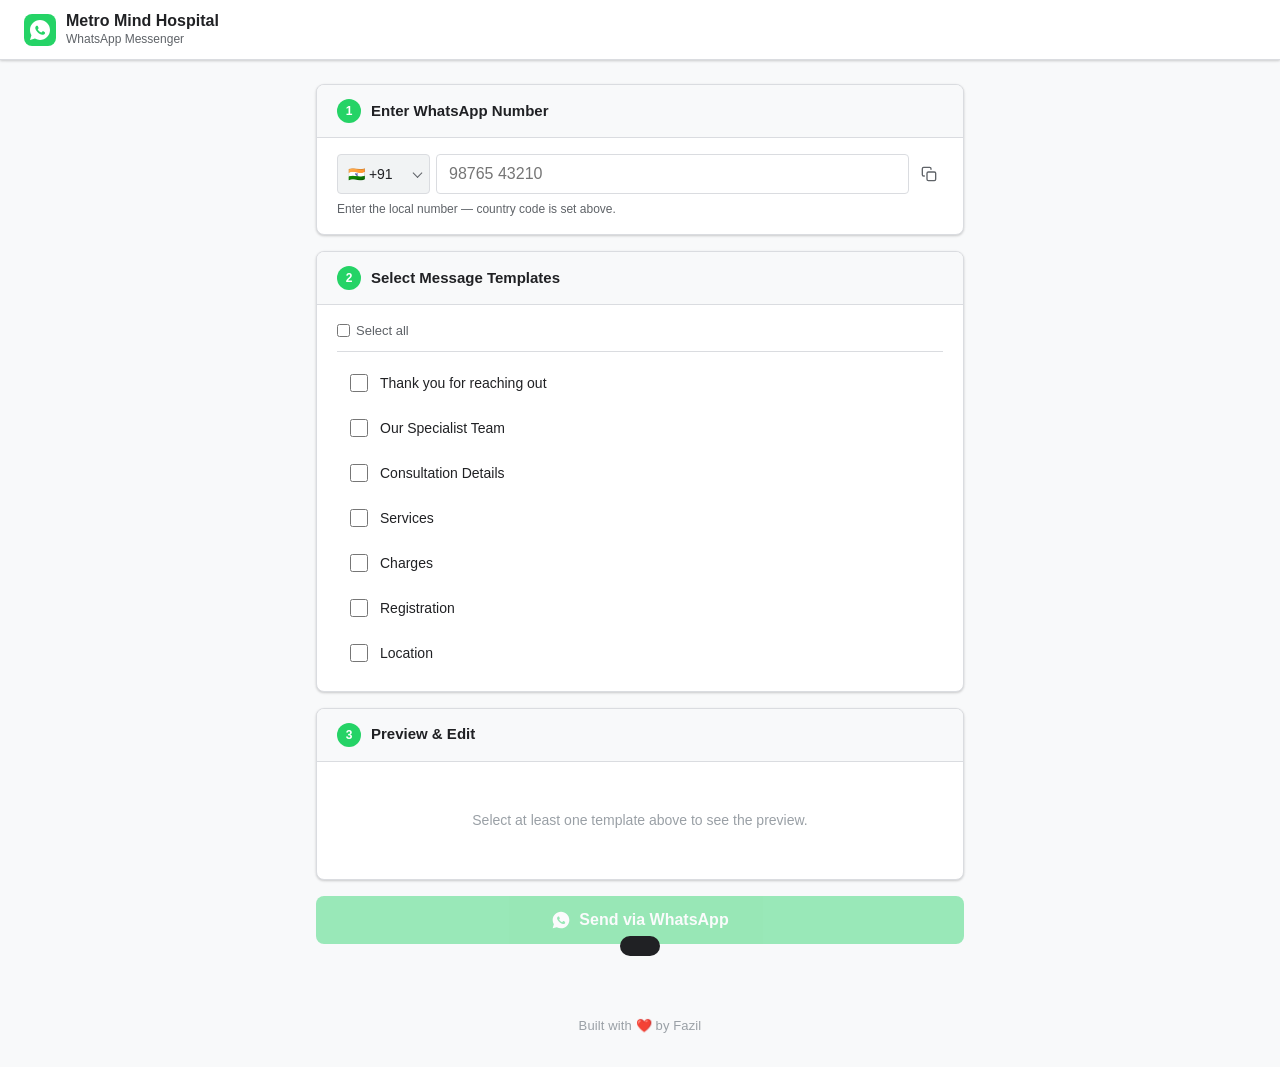
==== index.html @ d85faa25 "Initial commit — WhatsApp messenger tool for Metro Mind Hospital Co-Authored-By: Claude Sonnet 4.6 <" ====
<!DOCTYPE html>
<html lang="en">
<head>
  <meta charset="UTF-8">
  <meta name="viewport" content="width=device-width, initial-scale=1.0">
  <title>WhatsApp Messenger – Metro Mind Hospital</title>
  <link rel="stylesheet" href="styles.css">
  <link rel="icon" href="data:image/svg+xml,<svg xmlns='http://www.w3.org/2000/svg' viewBox='0 0 100 100'><text y='.9em' font-size='90'>💬</text></svg>">
</head>
<body>

<header class="header">
  <a href="index.html" class="header-brand">
    <svg width="32" height="32" viewBox="0 0 32 32" fill="none">
      <rect width="32" height="32" rx="8" fill="#25D366"/>
      <path d="M16 6C10.477 6 6 10.477 6 16c0 1.89.52 3.66 1.42 5.18L6 26l4.96-1.39A9.94 9.94 0 0016 26c5.523 0 10-4.477 10-10S21.523 6 16 6zm5.07 13.57c-.21.59-1.24 1.13-1.7 1.19-.46.06-.47.36-2.97-.62-2.5-.99-4.01-3.55-4.13-3.71-.12-.16-.97-1.29-.97-2.46 0-1.17.61-1.74.83-1.98.22-.24.48-.3.64-.3h.46c.15 0 .35-.05.55.42.2.47.67 1.64.73 1.76.06.12.1.26.02.42-.08.16-.12.26-.24.4-.12.14-.25.31-.36.42-.12.11-.24.23-.1.46.14.23.62 1.02 1.33 1.65.91.81 1.68 1.06 1.92 1.18.24.12.38.1.52-.06.14-.16.58-.68.74-.91.16-.23.32-.19.54-.11.22.08 1.38.65 1.62.77.24.12.4.18.46.28.06.1.06.57-.15 1.16z" fill="white"/>
    </svg>
    <div class="header-brand-text">
      <h1>Metro Mind Hospital</h1>
      <span>WhatsApp Messenger</span>
    </div>
  </a>
</header>

<main class="main">

  <!-- Step 1: Phone number -->
  <div class="card">
    <div class="card-header">
      <span class="step-badge">1</span>
      <h2>Enter WhatsApp Number</h2>
    </div>
    <div class="card-body">
      <div class="phone-row">
        <div class="country-select-wrapper">
          <select id="country-code" title="Country code">
            <option value="91"  selected>🇮🇳 +91</option>
            <option value="971">🇦🇪 +971</option>
            <option value="966">🇸🇦 +966</option>
            <option value="974">🇶🇦 +974</option>
            <option value="965">🇰🇼 +965</option>
            <option value="973">🇧🇭 +973</option>
            <option value="968">🇴🇲 +968</option>
            <option value="1">🇺🇸 +1</option>
            <option value="44">🇬🇧 +44</option>
            <option value="61">🇦🇺 +61</option>
            <option value="65">🇸🇬 +65</option>
            <option value="60">🇲🇾 +60</option>
            <option value="94">🇱🇰 +94</option>
            <option value="977">🇳🇵 +977</option>
            <option value="880">🇧🇩 +880</option>
            <option value="92">🇵🇰 +92</option>
          </select>
        </div>
        <input
          type="tel"
          id="phone-input"
          placeholder="98765 43210"
          autocomplete="tel"
          inputmode="tel"
        >
        <button type="button" id="paste-btn" class="btn btn-icon paste-btn" title="Paste number from clipboard">
          <svg width="16" height="16" viewBox="0 0 24 24" fill="none" stroke="currentColor" stroke-width="2" stroke-linecap="round" stroke-linejoin="round">
            <rect x="9" y="9" width="13" height="13" rx="2"/><path d="M5 15H4a2 2 0 01-2-2V4a2 2 0 012-2h9a2 2 0 012 2v1"/>
          </svg>
        </button>
      </div>
      <p class="field-hint">Enter the local number — country code is set above.</p>
      <p class="field-error" id="phone-error">Please enter a valid phone number (digits only, 7–12 digits).</p>
    </div>
  </div>

  <!-- Step 2: Select templates -->
  <div class="card">
    <div class="card-header">
      <span class="step-badge">2</span>
      <h2>Select Message Templates</h2>
    </div>
    <div class="card-body">
      <div class="select-all-row">
        <label>
          <input type="checkbox" id="select-all"> Select all
        </label>
      </div>
      <div class="template-list" id="template-list"></div>
    </div>
  </div>

  <!-- Step 3: Preview & edit -->
  <div class="card">
    <div class="card-header">
      <span class="step-badge">3</span>
      <h2>Preview &amp; Edit</h2>
    </div>
    <div class="card-body" id="preview-container">
      <div class="preview-placeholder" id="preview-placeholder">
        Select at least one template above to see the preview.
      </div>
      <textarea id="preview-text" style="display:none" placeholder="Your message will appear here…"></textarea>
      <div class="preview-meta" id="preview-meta" style="display:none">
        <span id="char-count"></span>
        <span id="char-warn" class="char-warn" style="display:none">⚠️ Message is long — WhatsApp may truncate it</span>
      </div>
      <p class="field-hint" id="preview-hint" style="display:none; margin-top:8px;">You can edit the message above before sending.</p>
    </div>
  </div>

  <!-- Send -->
  <div class="send-section">
    <button class="btn btn-primary" id="send-btn" disabled>
      <svg width="20" height="20" viewBox="0 0 24 24" fill="currentColor">
        <path d="M12 2C6.477 2 2 6.477 2 12c0 1.89.52 3.66 1.42 5.18L2 22l4.96-1.39A9.94 9.94 0 0012 22c5.523 0 10-4.477 10-10S17.523 2 12 2zm5.07 13.57c-.21.59-1.24 1.13-1.7 1.19-.46.06-.47.36-2.97-.62-2.5-.99-4.01-3.55-4.13-3.71-.12-.16-.97-1.29-.97-2.46 0-1.17.61-1.74.83-1.98.22-.24.48-.3.64-.3h.46c.15 0 .35-.05.55.42.2.47.67 1.64.73 1.76.06.12.1.26.02.42-.08.16-.12.26-.24.4-.12.14-.25.31-.36.42-.12.11-.24.23-.1.46.14.23.62 1.02 1.33 1.65.91.81 1.68 1.06 1.92 1.18.24.12.38.1.52-.06.14-.16.58-.68.74-.91.16-.23.32-.19.54-.11.22.08 1.38.65 1.62.77.24.12.4.18.46.28.06.1.06.57-.15 1.16z"/>
      </svg>
      Send via WhatsApp
    </button>
  </div>

</main>

<footer class="footer">
  Built with ❤️ by Fazil
</footer>

<div class="toast" id="toast"></div>

<script src="app.js"></script>
<script>
  const phoneInput    = document.getElementById('phone-input');
  const countryCode   = document.getElementById('country-code');
  const pasteBtn      = document.getElementById('paste-btn');
  const phoneError    = document.getElementById('phone-error');
  const templateListEl= document.getElementById('template-list');
  const selectAllCb   = document.getElementById('select-all');
  const previewText   = document.getElementById('preview-text');
  const previewPlaceholder = document.getElementById('preview-placeholder');
  const previewMeta   = document.getElementById('preview-meta');
  const previewHint   = document.getElementById('preview-hint');
  const charCount     = document.getElementById('char-count');
  const charWarn      = document.getElementById('char-warn');
  const sendBtn       = document.getElementById('send-btn');

  let selectedIds = [];

  function escapeHtml(str) {
    return str.replace(/&/g,'&amp;').replace(/</g,'&lt;').replace(/>/g,'&gt;').replace(/"/g,'&quot;');
  }

  function showToast(msg) {
    const t = document.getElementById('toast');
    t.textContent = msg;
    t.classList.add('show');
    setTimeout(() => t.classList.remove('show'), 2500);
  }

  // ── Render fixed template checkboxes ──
  function renderTemplates() {
    templateListEl.innerHTML = '';
    TEMPLATES.forEach(t => {
      const item = document.createElement('label');
      item.className = 'template-item' + (selectedIds.includes(t.id) ? ' selected' : '');
      item.innerHTML = `
        <input type="checkbox" value="${t.id}" ${selectedIds.includes(t.id) ? 'checked' : ''}>
        <span class="template-item-label">${escapeHtml(t.name)}</span>
      `;
      item.querySelector('input').addEventListener('change', e => {
        if (e.target.checked) {
          if (!selectedIds.includes(t.id)) selectedIds.push(t.id);
        } else {
          selectedIds = selectedIds.filter(id => id !== t.id);
        }
        item.classList.toggle('selected', e.target.checked);
        updateSelectAll();
        rebuildPreview();
        updateSendBtn();
      });
      templateListEl.appendChild(item);
    });
  }

  function updateSelectAll() {
    selectAllCb.checked     = selectedIds.length === TEMPLATES.length;
    selectAllCb.indeterminate = selectedIds.length > 0 && selectedIds.length < TEMPLATES.length;
  }

  selectAllCb.addEventListener('change', () => {
    selectedIds = selectAllCb.checked ? TEMPLATES.map(t => t.id) : [];
    renderTemplates();
    rebuildPreview();
    updateSendBtn();
  });

  // ── Preview ──
  function rebuildPreview() {
    const combined = combineMessages(selectedIds);
    if (!combined) {
      previewText.style.display = 'none';
      previewMeta.style.display = 'none';
      previewHint.style.display = 'none';
      previewPlaceholder.style.display = 'block';
      return;
    }
    previewText.value = combined;
    previewText.style.display = 'block';
    previewMeta.style.display = 'flex';
    previewHint.style.display = 'block';
    previewPlaceholder.style.display = 'none';
    updateCharCount();
  }

  function updateCharCount() {
    const len = previewText.value.length;
    charCount.textContent = `${len} character${len !== 1 ? 's' : ''}`;
    charWarn.style.display = len > 1500 ? 'inline' : 'none';
  }

  previewText.addEventListener('input', updateCharCount);

  // ── Send button state ──
  function updateSendBtn() {
    const hasPhone    = phoneInput.value.trim().length > 0;
    const hasTemplate = selectedIds.length > 0;
    sendBtn.disabled  = !(hasPhone && hasTemplate);
  }

  phoneInput.addEventListener('input', () => {
    phoneInput.classList.remove('error');
    phoneError.classList.remove('visible');
    updateSendBtn();
  });

  // ── Paste button ──
  pasteBtn.addEventListener('click', async () => {
    try {
      const text = await navigator.clipboard.readText();
      let digits = text.replace(/\D/g, '');
      const dc = countryCode.value;
      if (digits.startsWith(dc) && digits.length > dc.length + 4) {
        digits = digits.slice(dc.length);
      }
      phoneInput.value = digits;
      phoneInput.dispatchEvent(new Event('input'));
      phoneInput.classList.remove('error');
      phoneError.classList.remove('visible');
      showToast('Number pasted');
    } catch {
      showToast('Paste blocked — use long-press or Ctrl+V');
    }
  });

  // ── Send ──
  sendBtn.addEventListener('click', () => {
    const local = phoneInput.value.trim().replace(/\D/g, '');
    if (!local || local.length < 7 || local.length > 12) {
      phoneInput.classList.add('error');
      phoneError.classList.add('visible');
      phoneInput.focus();
      return;
    }
    const phone   = countryCode.value + local;
    const message = previewText.value.trim();
    if (!message) return;
    window.open(buildWAUrl(phone, message), '_blank');
  });

  // ── Init ──
  renderTemplates();
</script>
</body>
</html>
---- styles.css ----
*, *::before, *::after {
  box-sizing: border-box;
  margin: 0;
  padding: 0;
}

:root {
  --green: #25D366;
  --green-dark: #1da851;
  --green-light: #dcf8c6;
  --blue: #1a73e8;
  --red: #d93025;
  --red-light: #fce8e6;
  --gray-50: #f8f9fa;
  --gray-100: #f1f3f4;
  --gray-200: #e8eaed;
  --gray-400: #9aa0a6;
  --gray-600: #5f6368;
  --gray-900: #202124;
  --border: #dadce0;
  --shadow: 0 1px 3px rgba(0,0,0,0.12), 0 1px 2px rgba(0,0,0,0.08);
  --shadow-md: 0 4px 6px rgba(0,0,0,0.1), 0 2px 4px rgba(0,0,0,0.06);
  --radius: 8px;
  --radius-sm: 4px;
}

body {
  font-family: -apple-system, BlinkMacSystemFont, 'Segoe UI', Roboto, sans-serif;
  background: var(--gray-50);
  color: var(--gray-900);
  min-height: 100vh;
  line-height: 1.5;
}

/* ── Header ── */
.header {
  background: #fff;
  border-bottom: 1px solid var(--border);
  padding: 0 24px;
  height: 60px;
  display: flex;
  align-items: center;
  justify-content: space-between;
  position: sticky;
  top: 0;
  z-index: 10;
  box-shadow: var(--shadow);
}

.header-brand {
  display: flex;
  align-items: center;
  gap: 10px;
  text-decoration: none;
  color: inherit;
  min-width: 0;
  flex: 1;
}

.header-brand-text {
  min-width: 0;
}

.header-brand svg {
  flex-shrink: 0;
}

.header-brand-text h1 {
  font-size: 16px;
  font-weight: 600;
  line-height: 1.2;
  white-space: nowrap;
  overflow: hidden;
  text-overflow: ellipsis;
}

.header-brand-text span {
  font-size: 12px;
  color: var(--gray-600);
  display: block;
  white-space: nowrap;
  overflow: hidden;
  text-overflow: ellipsis;
}

.header-nav {
  display: flex;
  align-items: center;
  gap: 4px;
  flex-shrink: 0;
}

.header-nav a {
  display: inline-flex;
  align-items: center;
  gap: 6px;
  padding: 8px 14px;
  border-radius: var(--radius);
  font-size: 14px;
  font-weight: 500;
  text-decoration: none;
  color: var(--gray-600);
  transition: background 0.15s, color 0.15s;
  white-space: nowrap;
}

.header-nav a:hover {
  background: var(--gray-100);
  color: var(--gray-900);
}

.header-nav a.active {
  background: var(--green-light);
  color: var(--green-dark);
}

/* ── Storage warning ── */
.storage-warning {
  background: #fff3cd;
  border: 1px solid #ffc107;
  border-radius: var(--radius);
  padding: 10px 14px;
  font-size: 13px;
  margin-bottom: 16px;
  display: none;
}

.storage-warning.visible {
  display: block;
}

/* ── Main layout ── */
.main {
  max-width: 680px;
  margin: 0 auto;
  padding: 24px 16px 48px;
}

/* ── Cards / Sections ── */
.card {
  background: #fff;
  border: 1px solid var(--border);
  border-radius: var(--radius);
  margin-bottom: 16px;
  box-shadow: var(--shadow);
  overflow: hidden;
}

.card-header {
  padding: 14px 20px;
  border-bottom: 1px solid var(--border);
  display: flex;
  align-items: center;
  gap: 10px;
  background: var(--gray-50);
}

.card-header .step-badge {
  width: 24px;
  height: 24px;
  border-radius: 50%;
  background: var(--green);
  color: #fff;
  font-size: 12px;
  font-weight: 700;
  display: flex;
  align-items: center;
  justify-content: center;
  flex-shrink: 0;
}

.card-header h2 {
  font-size: 15px;
  font-weight: 600;
}

.card-body {
  padding: 16px 20px;
}

/* ── Phone input ── */
.phone-row {
  display: flex;
  gap: 6px;
  align-items: stretch;
}

/* Country code select */
.country-select-wrapper {
  position: relative;
  flex-shrink: 0;
}

.country-select-wrapper::after {
  content: '';
  position: absolute;
  right: 9px;
  top: 50%;
  transform: translateY(-65%) rotate(45deg);
  pointer-events: none;
  border: solid var(--gray-600);
  border-width: 0 1.5px 1.5px 0;
  padding: 3px;
}

#country-code {
  appearance: none;
  -webkit-appearance: none;
  background: var(--gray-100);
  border: 1px solid var(--border);
  border-radius: var(--radius-sm);
  padding: 10px 28px 10px 10px;
  font-size: 14px;
  font-family: inherit;
  color: var(--gray-900);
  cursor: pointer;
  height: 100%;
  outline: none;
  transition: border-color 0.15s, box-shadow 0.15s;
}

#country-code:focus {
  border-color: var(--green);
  box-shadow: 0 0 0 3px rgba(37,211,102,0.15);
}

/* Paste button */
.paste-btn {
  flex-shrink: 0;
  border: 1px solid var(--border);
  background: var(--gray-100);
  color: var(--gray-600);
  border-radius: var(--radius-sm);
  padding: 0 10px;
  min-width: 40px;
  height: auto;
  transition: background 0.15s, color 0.15s, border-color 0.15s;
}

.paste-btn:hover {
  background: var(--green-light);
  border-color: var(--green);
  color: var(--green-dark);
}

input[type="tel"],
input[type="text"],
textarea {
  width: 100%;
  border: 1px solid var(--border);
  border-radius: var(--radius-sm);
  padding: 10px 12px;
  font-size: 16px; /* 16px prevents iOS auto-zoom on focus */
  font-family: inherit;
  color: var(--gray-900);
  background: #fff;
  transition: border-color 0.15s, box-shadow 0.15s;
  outline: none;
}

input[type="tel"]:focus,
input[type="text"]:focus,
textarea:focus {
  border-color: var(--green);
  box-shadow: 0 0 0 3px rgba(37,211,102,0.15);
}

input[type="tel"].error,
input[type="text"].error {
  border-color: var(--red);
  box-shadow: 0 0 0 3px rgba(217,48,37,0.1);
}

.field-hint {
  font-size: 12px;
  color: var(--gray-600);
  margin-top: 6px;
}

.field-error {
  font-size: 12px;
  color: var(--red);
  margin-top: 6px;
  display: none;
}

.field-error.visible {
  display: block;
}

/* ── Template checkboxes ── */
.template-list {
  display: flex;
  flex-direction: column;
  gap: 2px;
}

.template-item {
  display: flex;
  align-items: center;
  gap: 12px;
  padding: 10px 12px;
  border-radius: var(--radius-sm);
  cursor: pointer;
  transition: background 0.1s;
  border: 1px solid transparent;
}

.template-item:hover {
  background: var(--gray-50);
}

.template-item.selected {
  background: var(--green-light);
  border-color: rgba(37,211,102,0.3);
}

.template-item input[type="checkbox"] {
  width: 18px;
  height: 18px;
  accent-color: var(--green);
  cursor: pointer;
  flex-shrink: 0;
}

.template-item-label {
  font-size: 14px;
  font-weight: 500;
  flex: 1;
  cursor: pointer;
  user-select: none;
}

.template-item-actions {
  display: flex;
  gap: 4px;
  opacity: 0;
  transition: opacity 0.15s;
}

.template-item:hover .template-item-actions {
  opacity: 1;
}

.select-all-row {
  display: flex;
  align-items: center;
  justify-content: space-between;
  margin-bottom: 10px;
  padding-bottom: 10px;
  border-bottom: 1px solid var(--border);
}

.select-all-row label {
  font-size: 13px;
  color: var(--gray-600);
  cursor: pointer;
  display: flex;
  align-items: center;
  gap: 6px;
}

/* ── Preview ── */
#preview-text {
  min-height: 160px;
  resize: vertical;
  font-size: 14px;
  line-height: 1.6;
  white-space: pre-wrap;
  font-family: inherit;
  background: var(--gray-50);
  color: var(--gray-700);
}

.preview-meta {
  display: flex;
  justify-content: space-between;
  align-items: center;
  margin-top: 8px;
  font-size: 12px;
  color: var(--gray-600);
}

.char-warn {
  color: #e65100;
}

.preview-placeholder {
  padding: 32px 20px;
  text-align: center;
  color: var(--gray-400);
  font-size: 14px;
}

/* ── Buttons ── */
.btn {
  display: inline-flex;
  align-items: center;
  justify-content: center;
  gap: 8px;
  padding: 10px 20px;
  border: none;
  border-radius: var(--radius);
  font-size: 15px;
  font-weight: 600;
  font-family: inherit;
  cursor: pointer;
  transition: background 0.15s, transform 0.1s, opacity 0.15s;
  text-decoration: none;
  line-height: 1;
}

.btn:active {
  transform: scale(0.98);
}

.btn-primary {
  background: var(--green);
  color: #fff;
  width: 100%;
  padding: 14px 20px;
  font-size: 16px;
}

.btn-primary:hover:not(:disabled) {
  background: var(--green-dark);
}

.btn-primary:disabled {
  opacity: 0.45;
  cursor: not-allowed;
}

.btn-secondary {
  background: var(--gray-100);
  color: var(--gray-900);
}

.btn-secondary:hover {
  background: var(--gray-200);
}

.btn-icon {
  padding: 6px;
  background: transparent;
  color: var(--gray-600);
  border-radius: var(--radius-sm);
  font-size: 14px;
  min-width: 28px;
  min-height: 28px;
}

.btn-icon:hover {
  background: var(--gray-100);
  color: var(--gray-900);
}

.btn-icon.danger:hover {
  background: var(--red-light);
  color: var(--red);
}

.btn-green-outline {
  background: transparent;
  border: 1px solid var(--green);
  color: var(--green-dark);
  font-size: 13px;
  padding: 6px 12px;
}

.btn-green-outline:hover {
  background: var(--green-light);
}

/* ── Send section ── */
.send-section {
  margin-top: 8px;
}


/* ── Empty state ── */
.empty-state {
  padding: 32px 20px;
  text-align: center;
  color: var(--gray-400);
  font-size: 14px;
}

/* ── Footer ── */
.footer {
  text-align: center;
  padding: 24px 16px 32px;
  font-size: 13px;
  color: var(--gray-400);
  letter-spacing: 0.01em;
}

/* ── Toast ── */
.toast {
  position: fixed;
  bottom: 24px;
  left: 50%;
  transform: translateX(-50%) translateY(80px);
  background: var(--gray-900);
  color: #fff;
  padding: 10px 20px;
  border-radius: 20px;
  font-size: 14px;
  font-weight: 500;
  z-index: 999;
  transition: transform 0.25s ease;
  white-space: nowrap;
}

.toast.show {
  transform: translateX(-50%) translateY(0);
}

/* ── Responsive ── */

/* Tablet and below */
@media (max-width: 600px) {
  .main {
    padding: 16px 12px 64px;
  }

  .card-body {
    padding: 14px 14px;
  }

  .card-header {
    padding: 12px 14px;
  }

  /* Preview meta: stack */
  .preview-meta {
    flex-direction: column;
    align-items: flex-start;
    gap: 4px;
  }

  /* Edit form actions: full-width stack */
  .edit-form-actions {
    flex-wrap: wrap;
  }

  .edit-form-actions .btn-secondary,
  .edit-form-actions #btn-save {
    flex: 1;
    min-width: 0;
    justify-content: center;
  }
}

/* Phone-size: tighten header, hide nav labels */
@media (max-width: 480px) {
  .header {
    padding: 0 12px;
    height: 56px;
  }

  .header-brand {
    gap: 8px;
    min-width: 0;
  }

  .header-brand svg {
    width: 28px;
    height: 28px;
  }

  .header-brand-text {
    min-width: 0;
    overflow: hidden;
  }

  .header-brand-text h1 {
    font-size: 14px;
    white-space: nowrap;
    overflow: hidden;
    text-overflow: ellipsis;
  }

  .header-brand-text span {
    display: none;
  }

  /* Nav: icon only */
  .header-nav {
    flex-shrink: 0;
  }

  .header-nav a {
    padding: 8px 10px;
    gap: 0;
  }

  .header-nav a .nav-label {
    display: none;
  }

  /* Phone input: prevent horizontal overflow */
  .phone-row input[type="tel"] {
    min-width: 0;
  }

  /* Template checkbox label wraps gracefully */
  .template-item {
    padding: 10px 8px;
    gap: 10px;
  }

  .template-item-label {
    font-size: 13px;
  }

  /* Manage template row */
  .template-manage-item {
    padding: 10px 8px;
  }

  .template-manage-name {
    font-size: 13px;
  }

  /* Send button: bottom sticky on mobile */
  .send-section {
    position: sticky;
    bottom: 0;
    background: var(--gray-50);
    padding: 12px 0 8px;
    margin-top: 4px;
    border-top: 1px solid var(--border);
  }
}
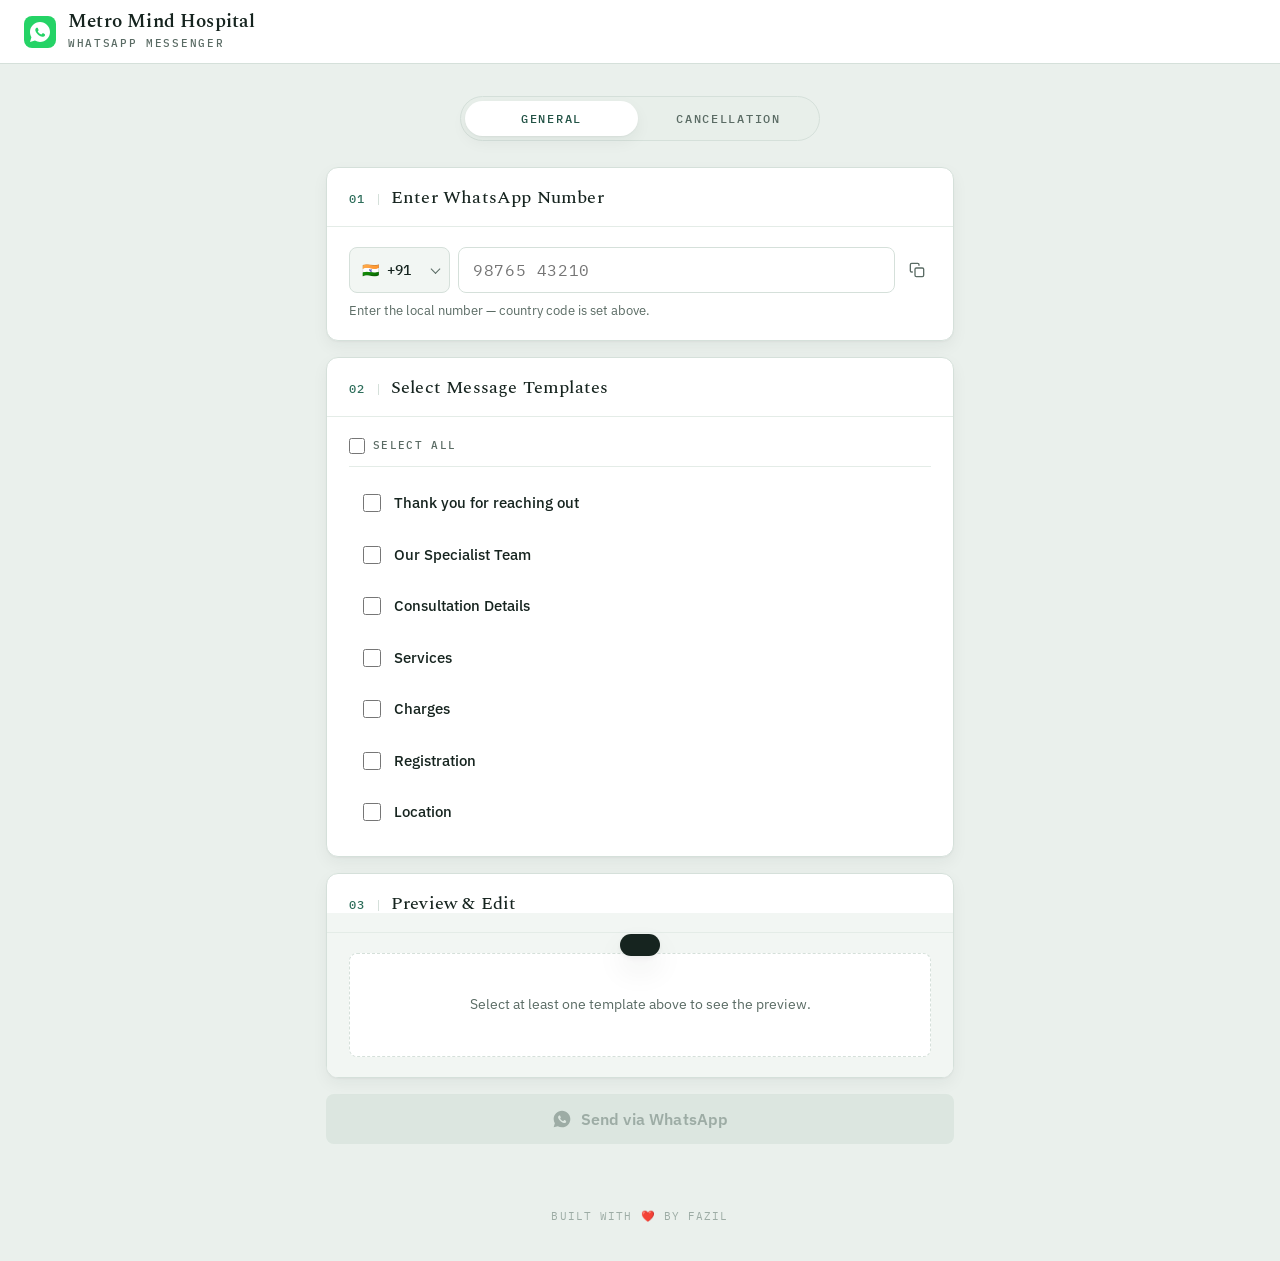
==== commit 269e066b: "bulk message added" ====
--- a/index.html
+++ b/index.html
@@ -4,6 +4,9 @@
   <meta charset="UTF-8">
   <meta name="viewport" content="width=device-width, initial-scale=1.0">
   <title>WhatsApp Messenger – Metro Mind Hospital</title>
+  <link rel="preconnect" href="https://fonts.googleapis.com">
+  <link rel="preconnect" href="https://fonts.gstatic.com" crossorigin>
+  <link href="https://fonts.googleapis.com/css2?family=IBM+Plex+Mono:wght@400;500&family=IBM+Plex+Sans:wght@400;500;600&family=Spectral:wght@500;600&display=swap" rel="stylesheet">
   <link rel="stylesheet" href="styles.css">
   <link rel="icon" href="data:image/svg+xml,<svg xmlns='http://www.w3.org/2000/svg' viewBox='0 0 100 100'><text y='.9em' font-size='90'>💬</text></svg>">
 </head>
@@ -24,10 +27,17 @@
 
 <main class="main">
 
+  <div class="tabs" role="tablist">
+    <button class="tab active" data-panel="general" role="tab">General</button>
+    <button class="tab" data-panel="cancellation" role="tab">Cancellation</button>
+  </div>
+
+  <section id="panel-general" class="panel">
+
   <!-- Step 1: Phone number -->
   <div class="card">
     <div class="card-header">
-      <span class="step-badge">1</span>
+      <span class="step-badge">01</span>
       <h2>Enter WhatsApp Number</h2>
     </div>
     <div class="card-body">
@@ -73,7 +83,7 @@
   <!-- Step 2: Select templates -->
   <div class="card">
     <div class="card-header">
-      <span class="step-badge">2</span>
+      <span class="step-badge">02</span>
       <h2>Select Message Templates</h2>
     </div>
     <div class="card-body">
@@ -89,7 +99,7 @@
   <!-- Step 3: Preview & edit -->
   <div class="card">
     <div class="card-header">
-      <span class="step-badge">3</span>
+      <span class="step-badge">03</span>
       <h2>Preview &amp; Edit</h2>
     </div>
     <div class="card-body" id="preview-container">
@@ -114,6 +124,62 @@
       Send via WhatsApp
     </button>
   </div>
+
+  </section>
+
+  <!-- ════════ Cancellation panel ════════ -->
+  <section id="panel-cancellation" class="panel" hidden>
+
+    <!-- 01: Doctor & message -->
+    <div class="card">
+      <div class="card-header">
+        <span class="step-badge">01</span>
+        <h2>Doctor &amp; Message</h2>
+      </div>
+      <div class="card-body">
+        <label class="field-label" for="cancel-doctor">Doctor whose appointments are cancelled</label>
+        <div class="country-select-wrapper select-block">
+          <select id="cancel-doctor"></select>
+        </div>
+        <div class="chat-canvas">
+          <textarea id="cancel-message" class="msg-bubble"></textarea>
+          <div class="bubble-meta">
+            <span id="cancel-char-count"></span>
+          </div>
+        </div>
+        <p class="field-hint">Changing the doctor rewrites the message. You can edit the text before sending.</p>
+      </div>
+    </div>
+
+    <!-- 02: Recipients -->
+    <div class="card">
+      <div class="card-header">
+        <span class="step-badge">02</span>
+        <h2>Recipients</h2>
+      </div>
+      <div class="card-body">
+        <div class="cancel-numbers-head">
+          <div class="country-select-wrapper">
+            <select id="cancel-country" title="Country code"></select>
+          </div>
+          <span class="field-label-inline">Paste the patients' numbers</span>
+        </div>
+        <textarea id="cancel-numbers" class="numbers-input" placeholder="98765 43210&#10;99887 76655&#10;…one number per line"></textarea>
+        <p class="field-hint">One number per line (commas also work). Local numbers — country code is set above.</p>
+        <button type="button" id="cancel-build-btn" class="btn btn-secondary full">Build send list</button>
+
+        <div id="recipient-section" hidden>
+          <div class="recipients-header">
+            <span class="eyebrow">Send list</span>
+            <span class="send-progress" id="send-progress">0 of 0 sent</span>
+          </div>
+          <div class="recipient-list" id="recipient-list"></div>
+          <p class="field-hint">WhatsApp opens one chat at a time — tap send there, come back, then send the next.</p>
+        </div>
+      </div>
+    </div>
+
+  </section>
 
 </main>
 
@@ -262,8 +328,103 @@
     window.open(buildWAUrl(phone, message), '_blank');
   });
 
+  // ── Tabs ──
+  const tabs = document.querySelectorAll('.tab');
+  const panels = {
+    general: document.getElementById('panel-general'),
+    cancellation: document.getElementById('panel-cancellation'),
+  };
+  tabs.forEach(tab => tab.addEventListener('click', () => {
+    tabs.forEach(t => t.classList.toggle('active', t === tab));
+    Object.entries(panels).forEach(([key, el]) => { el.hidden = key !== tab.dataset.panel; });
+  }));
+
+  // ── Cancellation ──
+  const cancelDoctor    = document.getElementById('cancel-doctor');
+  const cancelMessage   = document.getElementById('cancel-message');
+  const cancelCharCount = document.getElementById('cancel-char-count');
+  const cancelCountry   = document.getElementById('cancel-country');
+  const cancelNumbers   = document.getElementById('cancel-numbers');
+  const cancelBuildBtn  = document.getElementById('cancel-build-btn');
+  const recipientSection= document.getElementById('recipient-section');
+  const recipientList   = document.getElementById('recipient-list');
+  const sendProgress    = document.getElementById('send-progress');
+
+  let cancelRecipients = [];
+  let sentSet = new Set();
+
+  // Populate doctor dropdown + reuse the general country-code options
+  DOCTORS.forEach(d => {
+    const o = document.createElement('option');
+    o.value = d; o.textContent = d;
+    cancelDoctor.appendChild(o);
+  });
+  cancelCountry.innerHTML = countryCode.innerHTML;
+
+  function refreshCancelMessage() {
+    cancelMessage.value = cancellationMessage(cancelDoctor.value);
+    updateCancelCount();
+  }
+  function updateCancelCount() {
+    const len = cancelMessage.value.length;
+    cancelCharCount.textContent = `${len} character${len !== 1 ? 's' : ''}`;
+  }
+  cancelDoctor.addEventListener('change', refreshCancelMessage);
+  cancelMessage.addEventListener('input', updateCancelCount);
+
+  function parseNumbers(raw, dc) {
+    const out = [];
+    raw.split(/[\n,;]+/).forEach(tok => {
+      let d = tok.replace(/\D/g, '');
+      if (!d) return;
+      if (d.startsWith(dc) && d.length > dc.length + 6) d = d.slice(dc.length);
+      if (d.length >= 7 && d.length <= 12) out.push(dc + d);
+    });
+    return [...new Set(out)];
+  }
+
+  function updateProgress() {
+    sendProgress.textContent = `${sentSet.size} of ${cancelRecipients.length} sent`;
+  }
+
+  function renderRecipients() {
+    recipientList.innerHTML = '';
+    cancelRecipients.forEach((phone, i) => {
+      const sent = sentSet.has(i);
+      const row = document.createElement('div');
+      row.className = 'recipient-row' + (sent ? ' sent' : '');
+      row.innerHTML = `
+        <span class="recipient-num">+${phone}</span>
+        <span class="recipient-status">${sent ? 'Sent ✓' : 'Pending'}</span>
+        <button type="button" class="btn btn-sm send-one">${sent ? 'Resend' : 'Send'}</button>`;
+      row.querySelector('.send-one').addEventListener('click', () => {
+        const msg = cancelMessage.value.trim();
+        if (!msg) { showToast('Message is empty'); return; }
+        window.open(buildWAUrl(phone, msg), '_blank');
+        sentSet.add(i);
+        renderRecipients();
+        updateProgress();
+      });
+      recipientList.appendChild(row);
+    });
+  }
+
+  cancelBuildBtn.addEventListener('click', () => {
+    cancelRecipients = parseNumbers(cancelNumbers.value, cancelCountry.value);
+    if (!cancelRecipients.length) {
+      showToast('Add at least one valid number');
+      recipientSection.hidden = true;
+      return;
+    }
+    sentSet = new Set();
+    renderRecipients();
+    updateProgress();
+    recipientSection.hidden = false;
+  });
+
   // ── Init ──
   renderTemplates();
+  refreshCancelMessage();
 </script>
 </body>
 </html>
--- a/styles.css
+++ b/styles.css
@@ -4,83 +4,126 @@
   padding: 0;
 }
 
+/* ──────────────────────────────────────────────
+   Metro Mind — "Clinic console"
+   Calm & clinical. Cool eucalyptus mist, one deep
+   sage action color, Spectral (serif, restrained) +
+   IBM Plex Sans/Mono (the instrument voice).
+   Legacy --green/--gray-* names are kept and revalued
+   so every existing class restyles consistently.
+   ────────────────────────────────────────────── */
 :root {
-  --green: #25D366;
-  --green-dark: #1da851;
-  --green-light: #dcf8c6;
-  --blue: #1a73e8;
-  --red: #d93025;
-  --red-light: #fce8e6;
-  --gray-50: #f8f9fa;
-  --gray-100: #f1f3f4;
-  --gray-200: #e8eaed;
-  --gray-400: #9aa0a6;
-  --gray-600: #5f6368;
-  --gray-900: #202124;
-  --border: #dadce0;
-  --shadow: 0 1px 3px rgba(0,0,0,0.12), 0 1px 2px rgba(0,0,0,0.08);
-  --shadow-md: 0 4px 6px rgba(0,0,0,0.1), 0 2px 4px rgba(0,0,0,0.06);
-  --radius: 8px;
-  --radius-sm: 4px;
+  /* Calm clinical palette */
+  --paper:      #EAF0EC;  /* page — cool eucalyptus mist */
+  --surface:    #FFFFFF;  /* card surface */
+  --canvas:     #F2F6F3;  /* faint chat canvas behind the preview */
+  --ink:        #16241F;  /* deep pine, near-black text */
+  --ink-soft:   #5A6B64;  /* muted slate-green */
+  --sage:       #2E6E5B;  /* the single action color */
+  --sage-deep:  #235346;  /* hover */
+  --sage-wash:  #E2EDE7;  /* selection + bubble fill */
+  --line:       #D5E0DA;  /* hairline */
+  --line-soft:  #E4ECE7;
+  --alert:      #B4453A;  /* errors only */
+  --alert-wash: #F5E5E2;
+  --warn:       #B06A2C;  /* "message is long" only */
+
+  /* Legacy aliases (kept so existing classes restyle, incl. templates.html) */
+  --green:       var(--sage);
+  --green-dark:  var(--sage-deep);
+  --green-light: var(--sage-wash);
+  --blue:    #3E6E8E;
+  --red:     var(--alert);
+  --red-light: var(--alert-wash);
+  --gray-50:  #F2F6F3;
+  --gray-100: #E8EFEA;
+  --gray-200: #DCE6E0;
+  --gray-400: #9DACA5;
+  --gray-600: var(--ink-soft);
+  --gray-700: #45554E;
+  --gray-900: var(--ink);
+  --border:  var(--line);
+
+  --shadow:    0 1px 2px rgba(22,36,31,.04), 0 6px 16px rgba(22,36,31,.05);
+  --shadow-md: 0 2px 6px rgba(22,36,31,.06), 0 14px 30px rgba(22,36,31,.07);
+  --radius:    12px;
+  --radius-sm: 8px;
+
+  --font-body: 'IBM Plex Sans', -apple-system, BlinkMacSystemFont, 'Segoe UI', sans-serif;
+  --font-head: 'Spectral', Georgia, 'Times New Roman', serif;
+  --font-mono: 'IBM Plex Mono', ui-monospace, 'SF Mono', Menlo, monospace;
 }
 
 body {
-  font-family: -apple-system, BlinkMacSystemFont, 'Segoe UI', Roboto, sans-serif;
-  background: var(--gray-50);
-  color: var(--gray-900);
+  font-family: var(--font-body);
+  background: var(--paper);
+  color: var(--ink);
   min-height: 100vh;
-  line-height: 1.5;
+  line-height: 1.55;
+  -webkit-font-smoothing: antialiased;
+  text-rendering: optimizeLegibility;
+}
+
+/* Shared mono "data label" voice */
+.eyebrow {
+  font-family: var(--font-mono);
+  font-size: 11px;
+  font-weight: 500;
+  letter-spacing: 0.18em;
+  text-transform: uppercase;
+  color: var(--ink-soft);
 }
 
 /* ── Header ── */
 .header {
-  background: #fff;
-  border-bottom: 1px solid var(--border);
+  background: var(--surface);
+  border-bottom: 1px solid var(--line);
   padding: 0 24px;
-  height: 60px;
+  height: 64px;
   display: flex;
   align-items: center;
   justify-content: space-between;
   position: sticky;
   top: 0;
   z-index: 10;
-  box-shadow: var(--shadow);
 }
 
 .header-brand {
   display: flex;
   align-items: center;
-  gap: 10px;
+  gap: 12px;
   text-decoration: none;
   color: inherit;
   min-width: 0;
   flex: 1;
 }
 
-.header-brand-text {
-  min-width: 0;
-}
-
-.header-brand svg {
-  flex-shrink: 0;
-}
+.header-brand-text { min-width: 0; }
+.header-brand svg { flex-shrink: 0; }
 
 .header-brand-text h1 {
-  font-size: 16px;
+  font-family: var(--font-head);
+  font-size: 19px;
   font-weight: 600;
-  line-height: 1.2;
+  letter-spacing: 0.01em;
+  line-height: 1.1;
   white-space: nowrap;
   overflow: hidden;
   text-overflow: ellipsis;
 }
 
 .header-brand-text span {
-  font-size: 12px;
-  color: var(--gray-600);
+  font-family: var(--font-mono);
+  font-size: 10.5px;
+  font-weight: 500;
+  letter-spacing: 0.16em;
+  text-transform: uppercase;
+  color: var(--ink-soft);
   display: block;
   white-space: nowrap;
   overflow: hidden;
   text-overflow: ellipsis;
+  margin-top: 2px;
 }
 
 .header-nav {
@@ -95,236 +138,255 @@
   align-items: center;
   gap: 6px;
   padding: 8px 14px;
-  border-radius: var(--radius);
+  border-radius: var(--radius-sm);
   font-size: 14px;
   font-weight: 500;
   text-decoration: none;
-  color: var(--gray-600);
+  color: var(--ink-soft);
   transition: background 0.15s, color 0.15s;
   white-space: nowrap;
 }
 
-.header-nav a:hover {
-  background: var(--gray-100);
-  color: var(--gray-900);
-}
-
-.header-nav a.active {
-  background: var(--green-light);
-  color: var(--green-dark);
-}
+.header-nav a:hover { background: var(--gray-100); color: var(--ink); }
+.header-nav a.active { background: var(--sage-wash); color: var(--sage-deep); }
 
 /* ── Storage warning ── */
 .storage-warning {
-  background: #fff3cd;
-  border: 1px solid #ffc107;
-  border-radius: var(--radius);
+  background: #FBF3E4;
+  border: 1px solid #E8CF9A;
+  border-radius: var(--radius-sm);
   padding: 10px 14px;
   font-size: 13px;
   margin-bottom: 16px;
   display: none;
 }
-
-.storage-warning.visible {
-  display: block;
-}
+.storage-warning.visible { display: block; }
 
 /* ── Main layout ── */
 .main {
-  max-width: 680px;
+  max-width: 660px;
   margin: 0 auto;
-  padding: 24px 16px 48px;
+  padding: 32px 16px 56px;
 }
 
 /* ── Cards / Sections ── */
 .card {
-  background: #fff;
-  border: 1px solid var(--border);
+  background: var(--surface);
+  border: 1px solid var(--line);
   border-radius: var(--radius);
   margin-bottom: 16px;
   box-shadow: var(--shadow);
   overflow: hidden;
+  animation: rise 0.5s cubic-bezier(.2,.7,.3,1) both;
+}
+.card:nth-child(1) { animation-delay: .02s; }
+.card:nth-child(2) { animation-delay: .08s; }
+.card:nth-child(3) { animation-delay: .14s; }
+
+@keyframes rise {
+  from { opacity: 0; transform: translateY(10px); }
+  to   { opacity: 1; transform: translateY(0); }
 }
 
 .card-header {
-  padding: 14px 20px;
-  border-bottom: 1px solid var(--border);
-  display: flex;
-  align-items: center;
-  gap: 10px;
-  background: var(--gray-50);
-}
-
+  padding: 16px 22px 14px;
+  border-bottom: 1px solid var(--line-soft);
+  display: flex;
+  align-items: baseline;
+  gap: 12px;
+}
+
+/* Quiet mono step marker — the 1→2→3 is a real sequence */
 .card-header .step-badge {
-  width: 24px;
-  height: 24px;
-  border-radius: 50%;
-  background: var(--green);
-  color: #fff;
+  font-family: var(--font-mono);
   font-size: 12px;
-  font-weight: 700;
-  display: flex;
-  align-items: center;
-  justify-content: center;
+  font-weight: 500;
+  letter-spacing: 0.08em;
+  color: var(--sage);
+  background: none;
+  width: auto;
+  height: auto;
+  border-radius: 0;
   flex-shrink: 0;
+  position: relative;
+  padding-right: 14px;
+}
+.card-header .step-badge::after {
+  content: '';
+  position: absolute;
+  right: 0;
+  top: 4px;
+  bottom: 4px;
+  width: 1px;
+  background: var(--line);
 }
 
 .card-header h2 {
-  font-size: 15px;
-  font-weight: 600;
-}
-
-.card-body {
-  padding: 16px 20px;
-}
+  font-family: var(--font-head);
+  font-size: 18px;
+  font-weight: 500;
+  letter-spacing: 0.01em;
+  color: var(--ink);
+}
+
+.card-body { padding: 20px 22px; }
 
 /* ── Phone input ── */
 .phone-row {
   display: flex;
-  gap: 6px;
+  gap: 8px;
   align-items: stretch;
 }
 
-/* Country code select */
-.country-select-wrapper {
-  position: relative;
-  flex-shrink: 0;
-}
+.country-select-wrapper { position: relative; flex-shrink: 0; }
 
 .country-select-wrapper::after {
   content: '';
   position: absolute;
-  right: 9px;
+  right: 11px;
   top: 50%;
   transform: translateY(-65%) rotate(45deg);
   pointer-events: none;
-  border: solid var(--gray-600);
+  border: solid var(--ink-soft);
   border-width: 0 1.5px 1.5px 0;
   padding: 3px;
 }
 
-#country-code {
+#country-code,
+#cancel-country,
+#cancel-doctor {
   appearance: none;
   -webkit-appearance: none;
-  background: var(--gray-100);
-  border: 1px solid var(--border);
-  border-radius: var(--radius-sm);
-  padding: 10px 28px 10px 10px;
+  background: var(--gray-50);
+  border: 1px solid var(--line);
+  border-radius: var(--radius-sm);
+  padding: 12px 30px 12px 12px;
+  font-family: var(--font-mono);
   font-size: 14px;
-  font-family: inherit;
-  color: var(--gray-900);
+  font-weight: 500;
+  color: var(--ink);
   cursor: pointer;
   height: 100%;
   outline: none;
-  transition: border-color 0.15s, box-shadow 0.15s;
-}
-
-#country-code:focus {
-  border-color: var(--green);
-  box-shadow: 0 0 0 3px rgba(37,211,102,0.15);
-}
+  transition: border-color 0.15s, box-shadow 0.15s, background 0.15s;
+}
+#country-code:focus-visible,
+#cancel-country:focus-visible,
+#cancel-doctor:focus-visible {
+  border-color: var(--sage);
+  background: var(--surface);
+  box-shadow: 0 0 0 3px rgba(46,110,91,0.16);
+}
+
+/* Doctor names read as words, not data */
+#cancel-doctor {
+  font-family: var(--font-body);
+  font-weight: 500;
+  width: 100%;
+}
+.select-block { width: 100%; }
+.select-block select { width: 100%; }
 
 /* Paste button */
 .paste-btn {
   flex-shrink: 0;
-  border: 1px solid var(--border);
-  background: var(--gray-100);
-  color: var(--gray-600);
-  border-radius: var(--radius-sm);
-  padding: 0 10px;
-  min-width: 40px;
+  border: 1px solid var(--line);
+  background: var(--gray-50);
+  color: var(--ink-soft);
+  border-radius: var(--radius-sm);
+  padding: 0 12px;
+  min-width: 44px;
   height: auto;
   transition: background 0.15s, color 0.15s, border-color 0.15s;
 }
-
 .paste-btn:hover {
-  background: var(--green-light);
-  border-color: var(--green);
-  color: var(--green-dark);
+  background: var(--sage-wash);
+  border-color: var(--sage);
+  color: var(--sage-deep);
 }
 
 input[type="tel"],
 input[type="text"],
 textarea {
   width: 100%;
-  border: 1px solid var(--border);
-  border-radius: var(--radius-sm);
-  padding: 10px 12px;
+  border: 1px solid var(--line);
+  border-radius: var(--radius-sm);
+  padding: 12px 14px;
   font-size: 16px; /* 16px prevents iOS auto-zoom on focus */
-  font-family: inherit;
-  color: var(--gray-900);
-  background: #fff;
+  font-family: var(--font-body);
+  color: var(--ink);
+  background: var(--surface);
   transition: border-color 0.15s, box-shadow 0.15s;
   outline: none;
 }
 
-input[type="tel"]:focus,
-input[type="text"]:focus,
-textarea:focus {
-  border-color: var(--green);
-  box-shadow: 0 0 0 3px rgba(37,211,102,0.15);
+/* Phone digits read as data */
+input[type="tel"] {
+  font-family: var(--font-mono);
+  letter-spacing: 0.04em;
+}
+
+input[type="tel"]:focus-visible,
+input[type="text"]:focus-visible,
+textarea:focus-visible {
+  border-color: var(--sage);
+  box-shadow: 0 0 0 3px rgba(46,110,91,0.16);
 }
 
 input[type="tel"].error,
 input[type="text"].error {
-  border-color: var(--red);
-  box-shadow: 0 0 0 3px rgba(217,48,37,0.1);
+  border-color: var(--alert);
+  box-shadow: 0 0 0 3px rgba(180,69,58,0.12);
 }
 
 .field-hint {
-  font-size: 12px;
-  color: var(--gray-600);
-  margin-top: 6px;
+  font-size: 12.5px;
+  color: var(--ink-soft);
+  margin-top: 8px;
 }
 
 .field-error {
-  font-size: 12px;
-  color: var(--red);
-  margin-top: 6px;
+  font-size: 12.5px;
+  color: var(--alert);
+  margin-top: 8px;
   display: none;
 }
-
-.field-error.visible {
-  display: block;
-}
-
-/* ── Template checkboxes ── */
+.field-error.visible { display: block; }
+
+/* ── Template checklist ── */
 .template-list {
   display: flex;
   flex-direction: column;
-  gap: 2px;
+  gap: 3px;
 }
 
 .template-item {
   display: flex;
   align-items: center;
-  gap: 12px;
-  padding: 10px 12px;
+  gap: 13px;
+  padding: 12px 13px;
   border-radius: var(--radius-sm);
   cursor: pointer;
-  transition: background 0.1s;
+  transition: background 0.12s, border-color 0.12s;
   border: 1px solid transparent;
 }
-
-.template-item:hover {
-  background: var(--gray-50);
-}
+.template-item:hover { background: var(--gray-50); }
 
 .template-item.selected {
-  background: var(--green-light);
-  border-color: rgba(37,211,102,0.3);
+  background: var(--sage-wash);
+  border-color: rgba(46,110,91,0.22);
 }
 
 .template-item input[type="checkbox"] {
   width: 18px;
   height: 18px;
-  accent-color: var(--green);
+  accent-color: var(--sage);
   cursor: pointer;
   flex-shrink: 0;
 }
 
 .template-item-label {
-  font-size: 14px;
+  font-size: 14.5px;
   font-weight: 500;
   flex: 1;
   cursor: pointer;
@@ -337,59 +399,94 @@
   opacity: 0;
   transition: opacity 0.15s;
 }
-
-.template-item:hover .template-item-actions {
-  opacity: 1;
-}
+.template-item:hover .template-item-actions { opacity: 1; }
 
 .select-all-row {
   display: flex;
   align-items: center;
   justify-content: space-between;
-  margin-bottom: 10px;
-  padding-bottom: 10px;
-  border-bottom: 1px solid var(--border);
+  margin-bottom: 12px;
+  padding-bottom: 12px;
+  border-bottom: 1px solid var(--line-soft);
 }
 
 .select-all-row label {
-  font-size: 13px;
-  color: var(--gray-600);
+  font-family: var(--font-mono);
+  font-size: 11px;
+  font-weight: 500;
+  letter-spacing: 0.12em;
+  text-transform: uppercase;
+  color: var(--ink-soft);
   cursor: pointer;
   display: flex;
   align-items: center;
-  gap: 6px;
-}
-
-/* ── Preview ── */
+  gap: 8px;
+}
+.select-all-row input[type="checkbox"] {
+  width: 16px; height: 16px;
+  accent-color: var(--sage);
+  cursor: pointer;
+}
+
+/* ── Preview — the signature: a WhatsApp outgoing bubble ── */
+#preview-container { position: relative; }
+
 #preview-text {
-  min-height: 160px;
+  min-height: 170px;
   resize: vertical;
+  font-size: 14.5px;
+  line-height: 1.62;
+  white-space: pre-wrap;
+  font-family: var(--font-body);
+  color: var(--ink);
+  background:
+    linear-gradient(var(--sage-wash), var(--sage-wash)) padding-box;
+  border: 1px solid rgba(46,110,91,0.18);
+  /* bubble silhouette: soft, with one squared "tail" corner */
+  border-radius: 16px 16px 6px 16px;
+  padding: 16px 18px;
+  box-shadow: 0 1px 1px rgba(22,36,31,0.05);
+}
+#preview-text:focus-visible {
+  border-color: var(--sage);
+  box-shadow: 0 0 0 3px rgba(46,110,91,0.14);
+}
+
+/* faint chat canvas behind the bubble */
+#preview-container::before {
+  content: '';
+  position: absolute;
+  inset: -20px -22px;
+  background: var(--canvas);
+  z-index: -1;
+}
+.card-body#preview-container { background: var(--canvas); }
+
+.preview-meta {
+  display: flex;
+  justify-content: space-between;
+  align-items: center;
+  margin-top: 8px;
+  font-family: var(--font-mono);
+  font-size: 11px;
+  letter-spacing: 0.04em;
+  color: var(--ink-soft);
+}
+
+.char-warn {
+  color: var(--warn);
+  font-family: var(--font-body);
+  letter-spacing: 0;
+}
+
+.preview-placeholder {
+  padding: 40px 20px;
+  text-align: center;
+  color: var(--ink-soft);
   font-size: 14px;
-  line-height: 1.6;
-  white-space: pre-wrap;
-  font-family: inherit;
-  background: var(--gray-50);
-  color: var(--gray-700);
-}
-
-.preview-meta {
-  display: flex;
-  justify-content: space-between;
-  align-items: center;
-  margin-top: 8px;
-  font-size: 12px;
-  color: var(--gray-600);
-}
-
-.char-warn {
-  color: #e65100;
-}
-
-.preview-placeholder {
-  padding: 32px 20px;
-  text-align: center;
-  color: var(--gray-400);
-  font-size: 14px;
+  background: var(--surface);
+  border: 1px dashed var(--line);
+  border-radius: var(--radius-sm);
 }
 
 /* ── Buttons ── */
@@ -397,102 +494,87 @@
   display: inline-flex;
   align-items: center;
   justify-content: center;
-  gap: 8px;
-  padding: 10px 20px;
+  gap: 9px;
+  padding: 11px 20px;
   border: none;
-  border-radius: var(--radius);
+  border-radius: var(--radius-sm);
   font-size: 15px;
   font-weight: 600;
-  font-family: inherit;
+  font-family: var(--font-body);
   cursor: pointer;
-  transition: background 0.15s, transform 0.1s, opacity 0.15s;
+  transition: background 0.15s, transform 0.08s, box-shadow 0.15s, opacity 0.15s;
   text-decoration: none;
   line-height: 1;
 }
-
-.btn:active {
-  transform: scale(0.98);
-}
+.btn:active { transform: scale(0.99); }
 
 .btn-primary {
-  background: var(--green);
+  background: var(--sage);
   color: #fff;
   width: 100%;
-  padding: 14px 20px;
+  padding: 15px 20px;
   font-size: 16px;
-}
-
+  letter-spacing: 0.01em;
+  box-shadow: 0 2px 10px rgba(46,110,91,0.22);
+}
 .btn-primary:hover:not(:disabled) {
-  background: var(--green-dark);
-}
-
+  background: var(--sage-deep);
+  box-shadow: 0 4px 16px rgba(46,110,91,0.28);
+}
 .btn-primary:disabled {
-  opacity: 0.45;
+  background: var(--gray-200);
+  color: var(--gray-400);
+  box-shadow: none;
   cursor: not-allowed;
 }
 
 .btn-secondary {
   background: var(--gray-100);
-  color: var(--gray-900);
-}
-
-.btn-secondary:hover {
-  background: var(--gray-200);
-}
+  color: var(--ink);
+}
+.btn-secondary:hover { background: var(--gray-200); }
 
 .btn-icon {
   padding: 6px;
   background: transparent;
-  color: var(--gray-600);
+  color: var(--ink-soft);
   border-radius: var(--radius-sm);
   font-size: 14px;
   min-width: 28px;
   min-height: 28px;
 }
-
-.btn-icon:hover {
-  background: var(--gray-100);
-  color: var(--gray-900);
-}
-
-.btn-icon.danger:hover {
-  background: var(--red-light);
-  color: var(--red);
-}
+.btn-icon:hover { background: var(--gray-100); color: var(--ink); }
+.btn-icon.danger:hover { background: var(--alert-wash); color: var(--alert); }
 
 .btn-green-outline {
   background: transparent;
-  border: 1px solid var(--green);
-  color: var(--green-dark);
+  border: 1px solid var(--sage);
+  color: var(--sage-deep);
   font-size: 13px;
   padding: 6px 12px;
 }
-
-.btn-green-outline:hover {
-  background: var(--green-light);
-}
+.btn-green-outline:hover { background: var(--sage-wash); }
 
 /* ── Send section ── */
-.send-section {
-  margin-top: 8px;
-}
-
+.send-section { margin-top: 8px; }
 
 /* ── Empty state ── */
 .empty-state {
-  padding: 32px 20px;
+  padding: 40px 20px;
   text-align: center;
-  color: var(--gray-400);
+  color: var(--ink-soft);
   font-size: 14px;
 }
 
 /* ── Footer ── */
 .footer {
   text-align: center;
-  padding: 24px 16px 32px;
-  font-size: 13px;
+  padding: 8px 16px 36px;
+  font-family: var(--font-mono);
+  font-size: 11px;
+  letter-spacing: 0.1em;
+  text-transform: uppercase;
   color: var(--gray-400);
-  letter-spacing: 0.01em;
 }
 
 /* ── Toast ── */
@@ -501,49 +583,205 @@
   bottom: 24px;
   left: 50%;
   transform: translateX(-50%) translateY(80px);
-  background: var(--gray-900);
+  background: var(--ink);
   color: #fff;
-  padding: 10px 20px;
-  border-radius: 20px;
+  padding: 11px 20px;
+  border-radius: 999px;
   font-size: 14px;
   font-weight: 500;
   z-index: 999;
+  box-shadow: var(--shadow-md);
   transition: transform 0.25s ease;
   white-space: nowrap;
 }
-
-.toast.show {
-  transform: translateX(-50%) translateY(0);
+.toast.show { transform: translateX(-50%) translateY(0); }
+
+/* ── Tabs (segmented control) ── */
+.tabs {
+  display: flex;
+  gap: 4px;
+  padding: 4px;
+  background: var(--gray-100);
+  border: 1px solid var(--line);
+  border-radius: 999px;
+  max-width: 360px;
+  margin: 0 auto 26px;
+}
+.tab {
+  flex: 1;
+  border: none;
+  background: none;
+  cursor: pointer;
+  font-family: var(--font-mono);
+  font-size: 12px;
+  font-weight: 500;
+  letter-spacing: 0.14em;
+  text-transform: uppercase;
+  color: var(--ink-soft);
+  padding: 10px 12px;
+  border-radius: 999px;
+  transition: background 0.15s, color 0.15s, box-shadow 0.15s;
+}
+.tab:hover { color: var(--ink); }
+.tab.active {
+  background: var(--surface);
+  color: var(--sage-deep);
+  box-shadow: var(--shadow);
+}
+
+.panel[hidden] { display: none; }
+
+/* ── Labels ── */
+.field-label {
+  display: block;
+  font-family: var(--font-mono);
+  font-size: 11px;
+  font-weight: 500;
+  letter-spacing: 0.14em;
+  text-transform: uppercase;
+  color: var(--ink-soft);
+  margin-bottom: 9px;
+}
+
+/* ── Reusable chat bubble (cancellation message) ── */
+.chat-canvas {
+  background: var(--canvas);
+  border-radius: var(--radius-sm);
+  padding: 16px;
+  margin-top: 16px;
+}
+.msg-bubble {
+  width: 100%;
+  min-height: 188px;
+  resize: vertical;
+  font-size: 14.5px;
+  line-height: 1.62;
+  white-space: pre-wrap;
+  font-family: var(--font-body);
+  color: var(--ink);
+  background: var(--sage-wash);
+  border: 1px solid rgba(46,110,91,0.18);
+  border-radius: 16px 16px 6px 16px;
+  padding: 16px 18px;
+}
+.msg-bubble:focus-visible {
+  border-color: var(--sage);
+  box-shadow: 0 0 0 3px rgba(46,110,91,0.14);
+}
+.bubble-meta {
+  display: flex;
+  justify-content: space-between;
+  margin-top: 8px;
+  font-family: var(--font-mono);
+  font-size: 11px;
+  letter-spacing: 0.04em;
+  color: var(--ink-soft);
+}
+
+/* ── Recipients ── */
+.cancel-numbers-head {
+  display: flex;
+  align-items: center;
+  gap: 12px;
+  margin-bottom: 10px;
+}
+.field-label-inline {
+  font-family: var(--font-mono);
+  font-size: 11px;
+  font-weight: 500;
+  letter-spacing: 0.12em;
+  text-transform: uppercase;
+  color: var(--ink-soft);
+}
+.numbers-input {
+  min-height: 104px;
+  resize: vertical;
+  font-family: var(--font-mono);
+  font-size: 14px;
+  letter-spacing: 0.03em;
+  line-height: 1.75;
+}
+.btn.full { width: 100%; margin-top: 12px; }
+
+.recipients-header {
+  display: flex;
+  align-items: center;
+  justify-content: space-between;
+  margin: 22px 0 12px;
+  padding-top: 18px;
+  border-top: 1px solid var(--line-soft);
+}
+.send-progress {
+  font-family: var(--font-mono);
+  font-size: 12px;
+  letter-spacing: 0.04em;
+  color: var(--sage-deep);
+}
+.recipient-list {
+  display: flex;
+  flex-direction: column;
+  gap: 6px;
+}
+.recipient-row {
+  display: flex;
+  align-items: center;
+  gap: 12px;
+  padding: 10px 10px 10px 14px;
+  border: 1px solid var(--line);
+  border-radius: var(--radius-sm);
+  background: var(--surface);
+  transition: background 0.15s, border-color 0.15s;
+}
+.recipient-row.sent {
+  background: var(--sage-wash);
+  border-color: rgba(46,110,91,0.22);
+}
+.recipient-num {
+  flex: 1;
+  font-family: var(--font-mono);
+  font-size: 14px;
+  letter-spacing: 0.04em;
+  color: var(--ink);
+}
+.recipient-status {
+  font-family: var(--font-mono);
+  font-size: 10.5px;
+  font-weight: 500;
+  letter-spacing: 0.1em;
+  text-transform: uppercase;
+  color: var(--ink-soft);
+}
+.recipient-row.sent .recipient-status { color: var(--sage-deep); }
+.btn-sm { padding: 8px 18px; font-size: 13px; }
+.send-one { background: var(--sage); color: #fff; }
+.send-one:hover { background: var(--sage-deep); }
+.recipient-row.sent .send-one {
+  background: transparent;
+  color: var(--sage-deep);
+  border: 1px solid rgba(46,110,91,0.3);
+}
+
+/* Visible keyboard focus everywhere */
+a:focus-visible,
+button:focus-visible {
+  outline: 2px solid var(--sage);
+  outline-offset: 2px;
 }
 
 /* ── Responsive ── */
-
-/* Tablet and below */
 @media (max-width: 600px) {
-  .main {
-    padding: 16px 12px 64px;
-  }
-
-  .card-body {
-    padding: 14px 14px;
-  }
-
-  .card-header {
-    padding: 12px 14px;
-  }
-
-  /* Preview meta: stack */
+  .main { padding: 20px 12px 72px; }
+  .card-body { padding: 16px 16px; }
+  .card-body#preview-container { padding: 16px 16px; }
+  .card-header { padding: 14px 16px 12px; }
+
   .preview-meta {
     flex-direction: column;
     align-items: flex-start;
     gap: 4px;
   }
 
-  /* Edit form actions: full-width stack */
-  .edit-form-actions {
-    flex-wrap: wrap;
-  }
-
+  .edit-form-actions { flex-wrap: wrap; }
   .edit-form-actions .btn-secondary,
   .edit-form-actions #btn-save {
     flex: 1;
@@ -552,84 +790,43 @@
   }
 }
 
-/* Phone-size: tighten header, hide nav labels */
 @media (max-width: 480px) {
-  .header {
-    padding: 0 12px;
-    height: 56px;
+  .header { padding: 0 14px; height: 58px; }
+  .header-brand { gap: 10px; min-width: 0; }
+  .header-brand svg { width: 30px; height: 30px; }
+  .header-brand-text { min-width: 0; overflow: hidden; }
+  .header-brand-text h1 {
+    font-size: 16px;
+    white-space: nowrap; overflow: hidden; text-overflow: ellipsis;
   }
-
-  .header-brand {
-    gap: 8px;
-    min-width: 0;
-  }
-
-  .header-brand svg {
-    width: 28px;
-    height: 28px;
-  }
-
-  .header-brand-text {
-    min-width: 0;
-    overflow: hidden;
-  }
-
-  .header-brand-text h1 {
-    font-size: 14px;
-    white-space: nowrap;
-    overflow: hidden;
-    text-overflow: ellipsis;
-  }
-
-  .header-brand-text span {
-    display: none;
-  }
-
-  /* Nav: icon only */
-  .header-nav {
-    flex-shrink: 0;
-  }
-
-  .header-nav a {
-    padding: 8px 10px;
-    gap: 0;
-  }
-
-  .header-nav a .nav-label {
-    display: none;
-  }
-
-  /* Phone input: prevent horizontal overflow */
-  .phone-row input[type="tel"] {
-    min-width: 0;
-  }
-
-  /* Template checkbox label wraps gracefully */
-  .template-item {
-    padding: 10px 8px;
-    gap: 10px;
-  }
-
-  .template-item-label {
-    font-size: 13px;
-  }
-
-  /* Manage template row */
-  .template-manage-item {
-    padding: 10px 8px;
-  }
-
-  .template-manage-name {
-    font-size: 13px;
-  }
-
-  /* Send button: bottom sticky on mobile */
+  .header-brand-text span { display: none; }
+
+  .header-nav { flex-shrink: 0; }
+  .header-nav a { padding: 8px 10px; gap: 0; }
+  .header-nav a .nav-label { display: none; }
+
+  .phone-row input[type="tel"] { min-width: 0; }
+
+  .template-item { padding: 11px 9px; gap: 11px; }
+  .template-item-label { font-size: 13.5px; }
+  .template-manage-item { padding: 10px 8px; }
+  .template-manage-name { font-size: 13px; }
+
+  /* Send stays reachable */
   .send-section {
     position: sticky;
     bottom: 0;
-    background: var(--gray-50);
-    padding: 12px 0 8px;
+    background: linear-gradient(var(--paper) 30%, rgba(234,240,236,0));
+    padding: 14px 0 10px;
     margin-top: 4px;
-    border-top: 1px solid var(--border);
   }
 }
+
+/* Respect reduced motion */
+@media (prefers-reduced-motion: reduce) {
+  *, *::before, *::after {
+    animation-duration: 0.001ms !important;
+    animation-iteration-count: 1 !important;
+    transition-duration: 0.001ms !important;
+  }
+}
